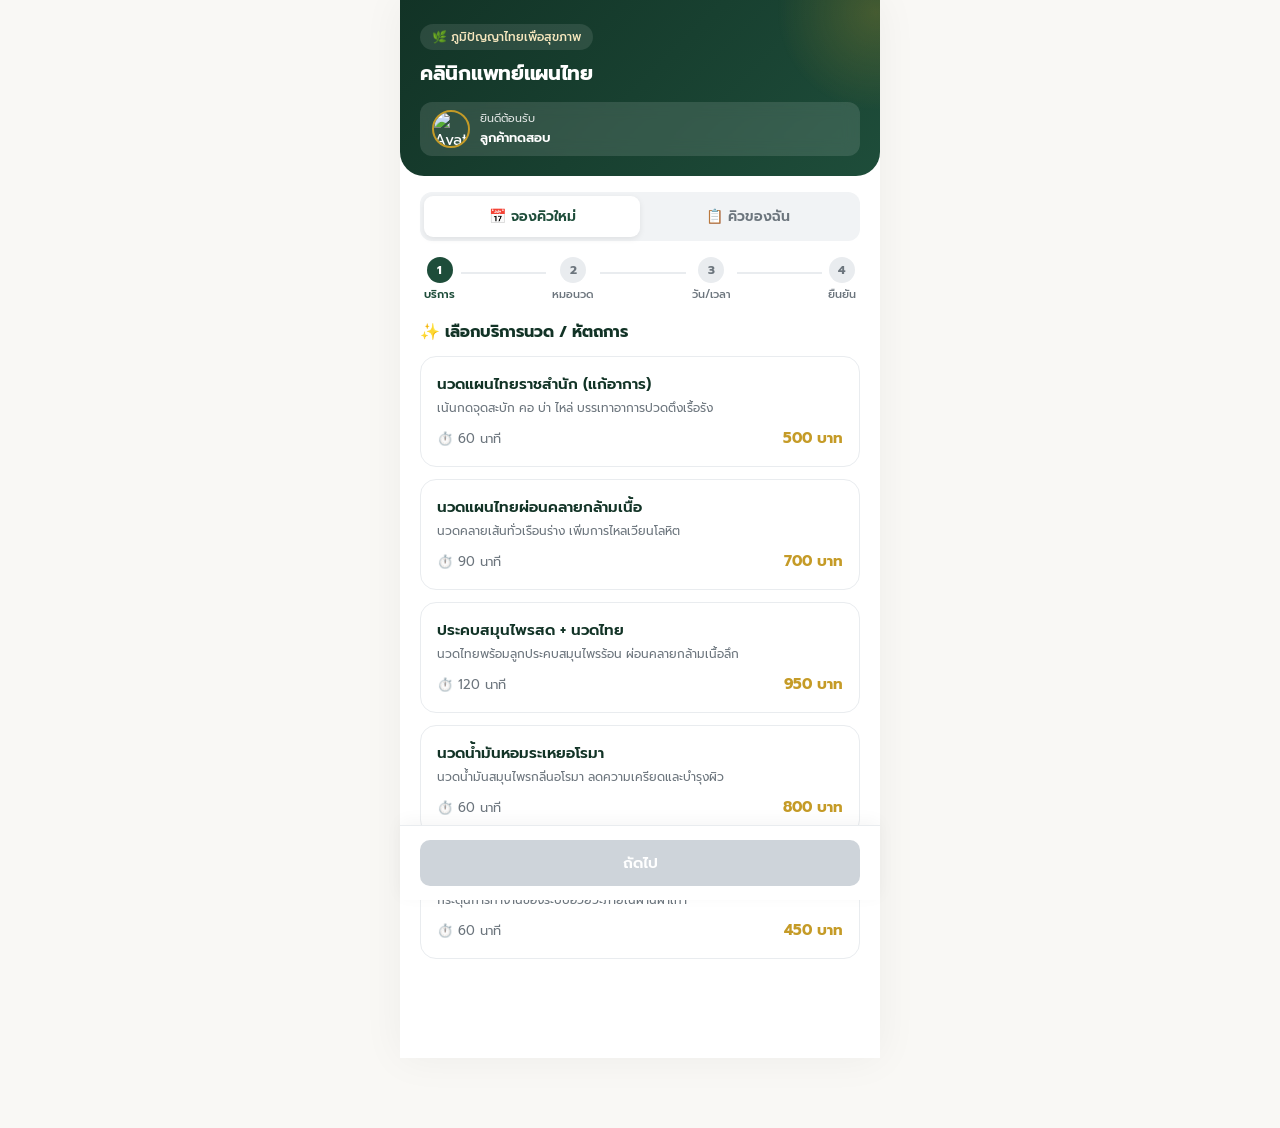
==== index.html @ 906a6034 "Add files via upload" ====
<!DOCTYPE html>
<html lang="th">
<head>
  <meta charset="UTF-8">
  <meta name="viewport" content="width=device-width, initial-scale=1.0, maximum-scale=1.0, user-scalable=no">
  <title>จองคิวนวดแผนไทย & นัดหมายออนไลน์</title>
  <link rel="stylesheet" href="style.css">
  <!-- LINE LIFF SDK -->
  <script charset="utf-8" src="https://static.line-scdn.net/liff/edge/2/sdk.js"></script>
</head>
<body>

  <div class="app-container">
    <!-- Hero Header -->
    <header class="hero-header">
      <div class="brand-badge">🌿 ภูมิปัญญาไทยเพื่อสุขภาพ</div>
      <h1 class="brand-title" id="shopTitle">คลินิกแพทย์แผนไทย</h1>
      
      <!-- LINE User Info Card -->
      <div class="user-welcome" id="userProfileBox">
        <img src="https://via.placeholder.com/40" alt="Avatar" class="user-avatar" id="userAvatar">
        <div class="user-info-text">
          <div style="font-size: 11px; opacity: 0.85;">ยินดีต้อนรับ</div>
          <div class="user-name" id="userName">กำลังโหลดโปรไฟล์...</div>
        </div>
      </div>
    </header>

    <!-- Main Navigation Tabs -->
    <div class="tab-navigation">
      <button class="tab-btn active" id="tabBooking" onclick="switchMainTab('booking')">📅 จองคิวใหม่</button>
      <button class="tab-btn" id="tabHistory" onclick="switchMainTab('history')">📋 คิวของฉัน</button>
    </div>

    <!-- VIEW 1: BOOKING FLOW -->
    <div id="bookingFlowContainer">
      <!-- Step Indicator -->
      <div class="step-progress">
        <div class="step-item active" id="stepIndicator1">
          <div class="step-circle">1</div>
          <span>บริการ</span>
        </div>
        <div class="step-line"></div>
        <div class="step-item" id="stepIndicator2">
          <div class="step-circle">2</div>
          <span>หมอนวด</span>
        </div>
        <div class="step-line"></div>
        <div class="step-item" id="stepIndicator3">
          <div class="step-circle">3</div>
          <span>วัน/เวลา</span>
        </div>
        <div class="step-line"></div>
        <div class="step-item" id="stepIndicator4">
          <div class="step-circle">4</div>
          <span>ยืนยัน</span>
        </div>
      </div>

      <!-- Step 1: Select Service -->
      <div class="view-content" id="step1View">
        <h2 class="section-title">✨ เลือกบริการนวด / หัตถการ</h2>
        <div class="services-list" id="servicesList">
          <div style="text-align: center; padding: 30px; color: var(--text-muted);">กำลังโหลดรายการบริการ...</div>
        </div>
      </div>

      <!-- Step 2: Select Doctor -->
      <div class="view-content" id="step2View" style="display: none;">
        <h2 class="section-title">💆‍♂️ เลือกหมอนวดผู้เชี่ยวชาญ</h2>
        <p style="font-size: 12px; color: var(--text-muted); margin-bottom: 12px;">
          สามารถเลือกหมอที่คุณชื่นชอบ หรือเลือก "ใครก็ได้" เพื่อให้ระบบเลือกหมอที่ว่างให้ครับ
        </p>
        <div class="doctors-grid" id="doctorsGrid"></div>
      </div>

      <!-- Step 3: Select Date & Time Slot -->
      <div class="view-content" id="step3View" style="display: none;">
        <h2 class="section-title">📅 เลือกวันและรอบเวลา</h2>
        <div class="date-selector-wrapper">
          <label class="form-label">วันที่ต้องการนัดหมาย:</label>
          <input type="date" class="input-date" id="bookingDateInput" onchange="onDateChanged()">
        </div>
        <h3 class="section-title" style="font-size: 14px; margin-top: 14px;">⏰ รอบเวลาที่ว่างจริง:</h3>
        <div class="slots-grid" id="slotsGrid">
          <div style="grid-column: span 3; text-align: center; padding: 20px; font-size: 13px; color: var(--text-muted);">
            กรุณาเลือกวันที่ด้านบน
          </div>
        </div>
      </div>

      <!-- Step 4: Customer Details & Confirmation -->
      <div class="view-content" id="step4View" style="display: none;">
        <h2 class="section-title">📝 ตรวจสอบและยืนยันนัดหมาย</h2>
        
        <div class="summary-card">
          <div class="summary-row">
            <span class="summary-label">บริการ:</span>
            <span class="summary-val" id="summaryService">-</span>
          </div>
          <div class="summary-row">
            <span class="summary-label">หมอนวด:</span>
            <span class="summary-val" id="summaryDoctor">-</span>
          </div>
          <div class="summary-row">
            <span class="summary-label">วันที่:</span>
            <span class="summary-val" id="summaryDate">-</span>
          </div>
          <div class="summary-row">
            <span class="summary-label">เวลา:</span>
            <span class="summary-val" id="summaryTime">-</span>
          </div>
          <div class="summary-row">
            <span class="summary-label">ราคา:</span>
            <span class="summary-val" id="summaryPrice" style="color: var(--gold); font-size: 16px;">-</span>
          </div>
        </div>

        <div class="form-group">
          <label class="form-label">ชื่อ - นามสกุล ผู้รับบริการ *</label>
          <input type="text" class="form-input" id="custNameInput" placeholder="เช่น สมชาย ใจดี">
        </div>

        <div class="form-group">
          <label class="form-label">เบอร์โทรศัพท์ติดต่อ *</label>
          <input type="tel" class="form-input" id="custPhoneInput" placeholder="08xxxxxxxx" maxlength="10">
        </div>

        <div class="form-group">
          <label class="form-label">อาการเบื้องต้น / บริเวณที่ต้องการเน้น (ถ้ามี)</label>
          <input type="text" class="form-input" id="custNotesInput" placeholder="เช่น เน้นบ่าไหล่ตึง, ไม่เอาคอ">
        </div>
      </div>

      <!-- Bottom Navigation Buttons -->
      <div class="bottom-bar" id="bottomActionBar">
        <button class="btn btn-secondary" id="btnBack" onclick="prevStep()" style="display: none;">ย้อนกลับ</button>
        <button class="btn btn-primary" id="btnNext" onclick="nextStep()" disabled>ถัดไป</button>
      </div>
    </div>

    <!-- VIEW 2: MY BOOKINGS (HISTORY) -->
    <div class="view-content" id="historyViewContainer" style="display: none; padding-top: 16px;">
      <h2 class="section-title">📋 รายการนัดหมายของคุณ</h2>
      <div id="myBookingsList">
        <div style="text-align: center; padding: 40px; color: var(--text-muted);">
          กำลังโหลดประวัติการจอง...
        </div>
      </div>
    </div>

    <!-- Success Modal -->
    <div class="loading-overlay" id="successModal">
      <div style="background: #ffffff; padding: 24px; border-radius: 20px; width: 85%; max-width: 340px; text-align: center; box-shadow: var(--shadow-md);">
        <div style="font-size: 48px; margin-bottom: 12px;">🎉</div>
        <h3 style="color: var(--primary-dark); font-size: 18px; margin-bottom: 8px;">จองคิวสำเร็จแล้ว!</h3>
        <p style="font-size: 13px; color: var(--text-muted); margin-bottom: 16px;">
          รหัสจอง: <b id="successBookingId" style="color: var(--primary);">-</b><br>
          ระบบได้ส่งใบยืนยัน (Flex Message) เข้า LINE ของคุณเรียบร้อยแล้ว
        </p>
        <button class="btn btn-primary" style="width: 100%;" onclick="closeSuccessAndGoHistory()">ดูคิวของฉัน</button>
      </div>
    </div>

    <!-- Loading Overlay -->
    <div class="loading-overlay" id="loadingOverlay">
      <div class="spinner"></div>
      <div style="font-size: 14px; font-weight: 500; color: var(--primary);" id="loadingText">กำลังประมวลผล...</div>
    </div>

  </div>

  <!-- Scripts -->
  <script src="config.js"></script>
  <script src="app.js"></script>
</body>
</html>
---- style.css ----
@import url('https://fonts.googleapis.com/css2?family=Prompt:ital,wght@0,300;0,400;0,500;0,600;0,700;1,400&display=swap');

:root {
  --primary: #1e4d3a;
  --primary-dark: #123326;
  --primary-light: #2d6a4f;
  --primary-soft: #e8f3ee;
  --gold: #c59b27;
  --gold-light: #f7e7be;
  --accent: #b07d10;
  --bg-page: #f9f8f5;
  --bg-card: #ffffff;
  --text-main: #2b2d42;
  --text-muted: #6c757d;
  --border: #e9ecef;
  --shadow-sm: 0 2px 8px rgba(30, 77, 58, 0.06);
  --shadow-md: 0 8px 24px rgba(30, 77, 58, 0.12);
  --radius: 16px;
  --radius-sm: 10px;
}

* {
  box-sizing: border-box;
  margin: 0;
  padding: 0;
  -webkit-tap-highlight-color: transparent;
}

body {
  font-family: 'Prompt', sans-serif;
  background-color: var(--bg-page);
  color: var(--text-main);
  line-height: 1.5;
  min-height: 100vh;
  display: flex;
  justify-content: center;
  padding-bottom: 70px;
}

.app-container {
  width: 100%;
  max-width: 480px;
  min-height: 100vh;
  background: #ffffff;
  display: flex;
  flex-direction: column;
  position: relative;
  box-shadow: 0 0 40px rgba(0, 0, 0, 0.05);
}

/* Header Banner */
.hero-header {
  background: linear-gradient(135deg, var(--primary-dark) 0%, var(--primary) 100%);
  color: #ffffff;
  padding: 24px 20px 20px;
  border-bottom-left-radius: 24px;
  border-bottom-right-radius: 24px;
  position: relative;
  overflow: hidden;
}

.hero-header::after {
  content: "";
  position: absolute;
  top: -50%;
  right: -20%;
  width: 200px;
  height: 200px;
  background: radial-gradient(circle, rgba(197, 155, 39, 0.25) 0%, transparent 70%);
  border-radius: 50%;
}

.brand-badge {
  display: inline-flex;
  align-items: center;
  gap: 6px;
  font-size: 12px;
  font-weight: 500;
  color: var(--gold-light);
  background: rgba(255, 255, 255, 0.1);
  padding: 4px 12px;
  border-radius: 20px;
  margin-bottom: 8px;
}

.brand-title {
  font-size: 20px;
  font-weight: 700;
  letter-spacing: -0.3px;
}

.user-welcome {
  display: flex;
  align-items: center;
  gap: 10px;
  margin-top: 14px;
  background: rgba(255, 255, 255, 0.12);
  backdrop-filter: blur(8px);
  padding: 8px 12px;
  border-radius: 12px;
}

.user-avatar {
  width: 38px;
  height: 38px;
  border-radius: 50%;
  border: 2px solid var(--gold);
  object-fit: cover;
}

.user-info-text {
  font-size: 13px;
}

.user-name {
  font-weight: 600;
  color: #ffffff;
}

/* Navigation Tabs */
.tab-navigation {
  display: flex;
  background: #f1f3f5;
  border-radius: 12px;
  margin: 16px 20px 0;
  padding: 4px;
}

.tab-btn {
  flex: 1;
  padding: 10px;
  border: none;
  background: transparent;
  font-family: inherit;
  font-size: 14px;
  font-weight: 600;
  color: var(--text-muted);
  border-radius: 9px;
  cursor: pointer;
  transition: all 0.2s ease;
}

.tab-btn.active {
  background: #ffffff;
  color: var(--primary);
  box-shadow: 0 2px 6px rgba(0, 0, 0, 0.08);
}

/* Wizard Steps Indicator */
.step-progress {
  display: flex;
  align-items: center;
  justify-content: space-between;
  padding: 16px 24px;
}

.step-item {
  display: flex;
  flex-direction: column;
  align-items: center;
  font-size: 11px;
  color: var(--text-muted);
  font-weight: 500;
  gap: 4px;
}

.step-item.active {
  color: var(--primary);
  font-weight: 600;
}

.step-circle {
  width: 26px;
  height: 26px;
  border-radius: 50%;
  background: #e9ecef;
  color: var(--text-muted);
  display: flex;
  align-items: center;
  justify-content: center;
  font-size: 12px;
  font-weight: 700;
  transition: all 0.3s ease;
}

.step-item.active .step-circle {
  background: var(--primary);
  color: #ffffff;
}

.step-line {
  flex: 1;
  height: 2px;
  background: #e9ecef;
  margin: -14px 6px 0;
}

/* Main Content Views */
.view-content {
  padding: 0 20px 24px;
  flex: 1;
}

.section-title {
  font-size: 16px;
  font-weight: 700;
  color: var(--primary-dark);
  margin-bottom: 12px;
  display: flex;
  align-items: center;
  gap: 6px;
}

/* Service Cards */
.services-list {
  display: flex;
  flex-direction: column;
  gap: 12px;
}

.service-card {
  border: 1.5px solid var(--border);
  border-radius: var(--radius);
  padding: 16px;
  cursor: pointer;
  transition: all 0.25s cubic-bezier(0.4, 0, 0.2, 1);
  background: #ffffff;
  position: relative;
}

.service-card:hover {
  border-color: var(--primary-light);
  transform: translateY(-2px);
}

.service-card.selected {
  border-color: var(--primary);
  background: var(--primary-soft);
  box-shadow: 0 4px 14px rgba(45, 106, 79, 0.15);
}

.service-card.selected::before {
  content: "✓";
  position: absolute;
  top: 14px;
  right: 14px;
  width: 22px;
  height: 22px;
  background: var(--primary);
  color: #ffffff;
  border-radius: 50%;
  display: flex;
  align-items: center;
  justify-content: center;
  font-size: 12px;
  font-weight: 700;
}

.service-name {
  font-size: 15px;
  font-weight: 600;
  color: var(--primary-dark);
  margin-bottom: 4px;
  padding-right: 28px;
}

.service-desc {
  font-size: 12px;
  color: var(--text-muted);
  margin-bottom: 10px;
}

.service-meta {
  display: flex;
  justify-content: space-between;
  align-items: center;
  font-size: 13px;
}

.service-duration {
  color: var(--text-muted);
  display: flex;
  align-items: center;
  gap: 4px;
}

.service-price {
  font-weight: 700;
  color: var(--gold);
  font-size: 15px;
}

/* Doctor Selection Cards */
.doctors-grid {
  display: grid;
  grid-template-columns: repeat(2, 1fr);
  gap: 12px;
}

.doctor-card {
  border: 1.5px solid var(--border);
  border-radius: var(--radius);
  padding: 14px 10px;
  text-align: center;
  cursor: pointer;
  transition: all 0.2s ease;
  background: #ffffff;
}

.doctor-card:hover {
  border-color: var(--primary-light);
}

.doctor-card.selected {
  border-color: var(--primary);
  background: var(--primary-soft);
  box-shadow: 0 4px 12px rgba(45, 106, 79, 0.12);
}

.doctor-avatar-circle {
  width: 48px;
  height: 48px;
  border-radius: 50%;
  background: #f1f3f5;
  color: var(--primary);
  display: flex;
  align-items: center;
  justify-content: center;
  font-size: 20px;
  margin: 0 auto 8px;
  border: 2px solid transparent;
}

.doctor-card.selected .doctor-avatar-circle {
  border-color: var(--primary);
  background: #ffffff;
}

.doctor-name-display {
  font-size: 13px;
  font-weight: 600;
  color: var(--primary-dark);
}

.doctor-subtext {
  font-size: 11px;
  color: var(--text-muted);
}

/* Date and Time Slots */
.date-selector-wrapper {
  margin-bottom: 16px;
}

.input-date {
  width: 100%;
  padding: 12px 14px;
  border-radius: var(--radius-sm);
  border: 1.5px solid var(--border);
  font-family: inherit;
  font-size: 15px;
  font-weight: 500;
  outline: none;
  background: #ffffff;
}

.input-date:focus {
  border-color: var(--primary);
}

.slots-grid {
  display: grid;
  grid-template-columns: repeat(3, 1fr);
  gap: 8px;
  max-height: 260px;
  overflow-y: auto;
  padding: 2px;
}

.slot-item {
  border: 1.5px solid var(--border);
  border-radius: var(--radius-sm);
  padding: 10px 4px;
  text-align: center;
  cursor: pointer;
  transition: all 0.2s;
  background: #ffffff;
}

.slot-item:hover {
  border-color: var(--primary-light);
}

.slot-item.selected {
  border-color: var(--gold);
  background: #fff8e7;
  color: var(--accent);
  font-weight: 700;
}

.slot-time {
  font-size: 14px;
  font-weight: 600;
}

.slot-doc-count {
  font-size: 10px;
  color: var(--text-muted);
}

/* Customer Input Form */
.form-group {
  margin-bottom: 14px;
}

.form-label {
  display: block;
  font-size: 13px;
  font-weight: 600;
  margin-bottom: 6px;
  color: var(--text-main);
}

.form-input {
  width: 100%;
  padding: 12px 14px;
  border-radius: var(--radius-sm);
  border: 1.5px solid var(--border);
  font-family: inherit;
  font-size: 14px;
  outline: none;
}

.form-input:focus {
  border-color: var(--primary);
}

/* Booking Summary Card */
.summary-card {
  background: #fdfaf3;
  border: 1px dashed var(--gold);
  border-radius: var(--radius);
  padding: 16px;
  margin-bottom: 16px;
}

.summary-row {
  display: flex;
  justify-content: space-between;
  margin-bottom: 8px;
  font-size: 13px;
}

.summary-label {
  color: var(--text-muted);
}

.summary-val {
  font-weight: 600;
  color: var(--primary-dark);
}

/* Bottom Action Bar */
.bottom-bar {
  position: sticky;
  bottom: 0;
  background: #ffffff;
  padding: 14px 20px;
  border-top: 1px solid var(--border);
  display: flex;
  gap: 10px;
  box-shadow: 0 -4px 16px rgba(0, 0, 0, 0.04);
}

.btn {
  padding: 12px 20px;
  border-radius: var(--radius-sm);
  border: none;
  font-family: inherit;
  font-size: 15px;
  font-weight: 600;
  cursor: pointer;
  transition: all 0.2s ease;
  display: flex;
  align-items: center;
  justify-content: center;
  gap: 8px;
}

.btn-secondary {
  background: #f1f3f5;
  color: var(--text-main);
}

.btn-primary {
  flex: 1;
  background: linear-gradient(135deg, var(--primary) 0%, var(--primary-dark) 100%);
  color: #ffffff;
  box-shadow: 0 4px 12px rgba(30, 77, 58, 0.25);
}

.btn-primary:active {
  transform: scale(0.98);
}

.btn-primary:disabled {
  background: #ced4da;
  box-shadow: none;
  cursor: not-allowed;
}

/* My Bookings List */
.my-booking-card {
  border: 1px solid var(--border);
  border-radius: var(--radius);
  padding: 16px;
  margin-bottom: 12px;
  background: #ffffff;
  box-shadow: var(--shadow-sm);
}

.badge {
  display: inline-block;
  padding: 4px 8px;
  border-radius: 6px;
  font-size: 11px;
  font-weight: 600;
}

.badge-confirmed {
  background: #e6f4ea;
  color: #137333;
}

.badge-cancelled {
  background: #fce8e6;
  color: #c5221f;
}

/* Loading & Modal */
.loading-overlay {
  position: fixed;
  top: 0;
  left: 0;
  right: 0;
  bottom: 0;
  background: rgba(255, 255, 255, 0.85);
  backdrop-filter: blur(4px);
  display: none;
  flex-direction: column;
  align-items: center;
  justify-content: center;
  z-index: 1000;
}

.spinner {
  width: 44px;
  height: 44px;
  border: 4px solid #e9ecef;
  border-top-color: var(--primary);
  border-radius: 50%;
  animation: spin 0.8s linear infinite;
  margin-bottom: 12px;
}

@keyframes spin {
  to { transform: rotate(360deg); }
}
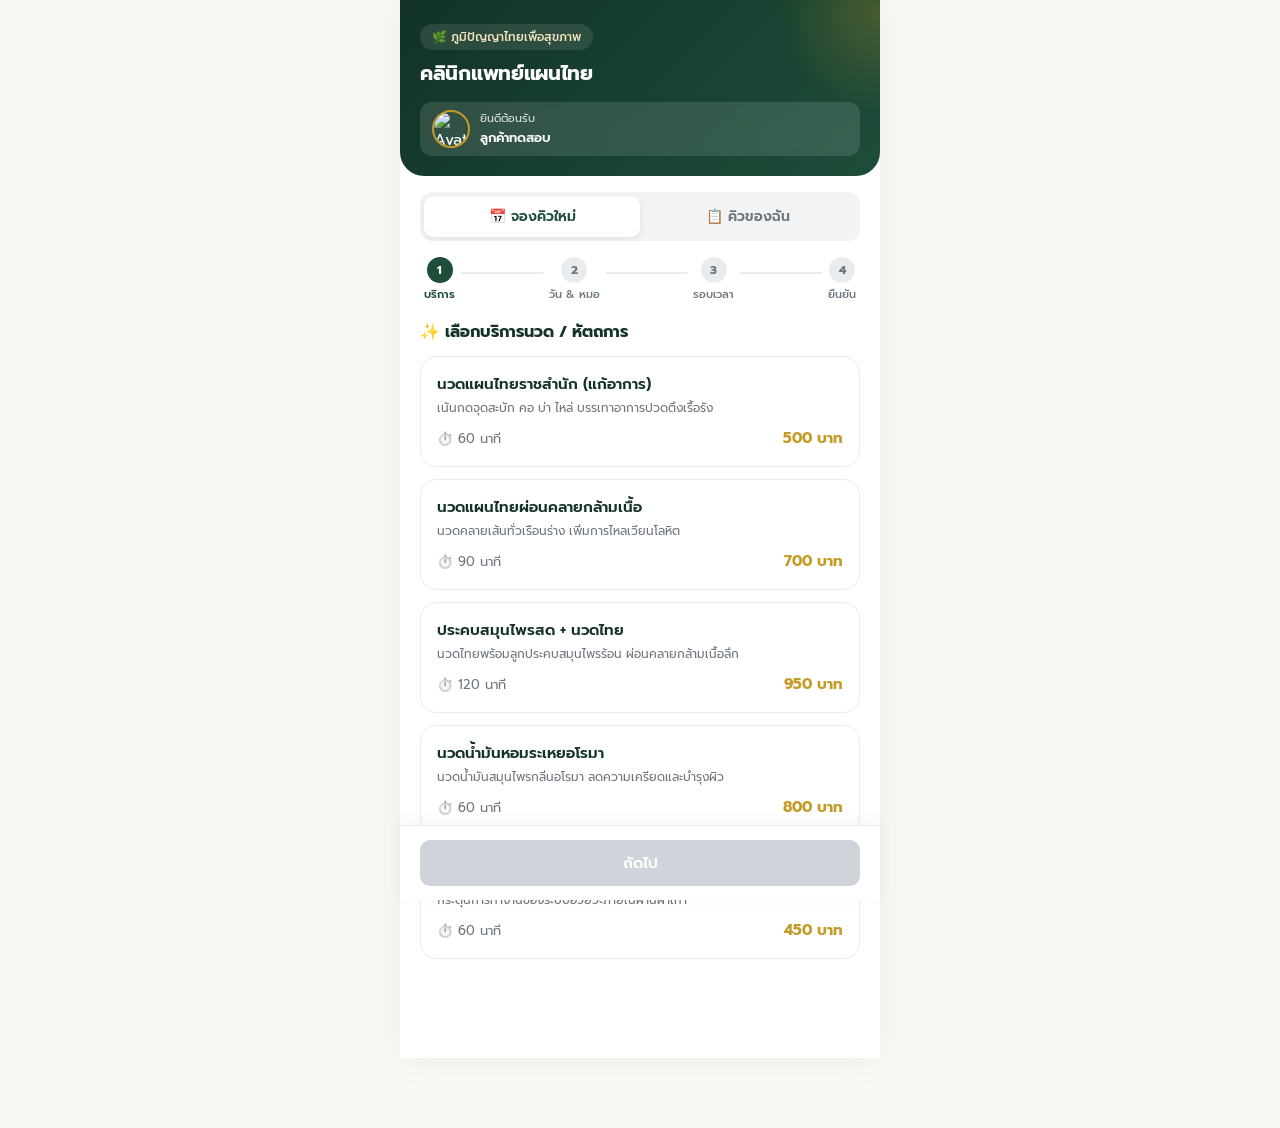
==== commit f790213c: "Add files via upload" ====
--- a/index.html
+++ b/index.html
@@ -43,12 +43,12 @@
         <div class="step-line"></div>
         <div class="step-item" id="stepIndicator2">
           <div class="step-circle">2</div>
-          <span>หมอนวด</span>
+          <span>วัน & หมอ</span>
         </div>
         <div class="step-line"></div>
         <div class="step-item" id="stepIndicator3">
           <div class="step-circle">3</div>
-          <span>วัน/เวลา</span>
+          <span>รอบเวลา</span>
         </div>
         <div class="step-line"></div>
         <div class="step-item" id="stepIndicator4">
@@ -65,26 +65,36 @@
         </div>
       </div>
 
-      <!-- Step 2: Select Doctor -->
+      <!-- Step 2: Select Date & Doctor (เลือกวัน และดูหมอที่เข้าเวรในวันนั้น) -->
       <div class="view-content" id="step2View" style="display: none;">
-        <h2 class="section-title">💆‍♂️ เลือกหมอนวดผู้เชี่ยวชาญ</h2>
-        <p style="font-size: 12px; color: var(--text-muted); margin-bottom: 12px;">
-          สามารถเลือกหมอที่คุณชื่นชอบ หรือเลือก "ใครก็ได้" เพื่อให้ระบบเลือกหมอที่ว่างให้ครับ
-        </p>
-        <div class="doctors-grid" id="doctorsGrid"></div>
+        <h2 class="section-title">📅 1. เลือกวันที่ต้องการนัดหมาย</h2>
+        <div class="date-selector-wrapper">
+          <label class="form-label">วันที่นัดหมาย:</label>
+          <input type="date" class="input-date" id="bookingDateInput" onchange="onDateChanged()">
+          <div id="dateDisplayLabel" style="margin-top: 8px; font-size: 13px; color: var(--primary); font-weight: 600;"></div>
+        </div>
+
+        <div style="margin-top: 22px;">
+          <div style="display: flex; justify-content: space-between; align-items: center; margin-bottom: 6px;">
+            <h2 class="section-title" style="margin: 0;">💆‍♂️ 2. หมอนวดที่เข้าเวรในวันนี้</h2>
+            <span id="onDutyCountBadge" style="font-size: 12px; background: #e0f2fe; color: #0284c7; padding: 2px 10px; border-radius: 12px; font-weight: 600;"></span>
+          </div>
+          <p style="font-size: 12px; color: var(--text-muted); margin-bottom: 12px;">
+            ระบบแสดงเฉพาะหมอที่เข้าเวรในวันที่คุณเลือก และมีทักษะในบริการนี้ หรือเลือก "ใครก็ได้" เพื่อให้ระบบจัดสรรหมอที่ว่างให้ครับ
+          </p>
+          <div class="doctors-grid" id="doctorsGrid"></div>
+        </div>
       </div>
 
-      <!-- Step 3: Select Date & Time Slot -->
+      <!-- Step 3: Select Time Slot (เลือกรอบเวลาว่าง) -->
       <div class="view-content" id="step3View" style="display: none;">
-        <h2 class="section-title">📅 เลือกวันและรอบเวลา</h2>
-        <div class="date-selector-wrapper">
-          <label class="form-label">วันที่ต้องการนัดหมาย:</label>
-          <input type="date" class="input-date" id="bookingDateInput" onchange="onDateChanged()">
+        <h2 class="section-title">⏰ เลือกรอบเวลาที่ว่างจริง</h2>
+        <div id="slotStepSubtext" style="font-size: 13px; color: var(--text-muted); margin-bottom: 14px; background: #f8fafc; padding: 10px 14px; border-radius: 8px; border: 1px solid var(--border-color);">
+          กำลังโหลดรอบเวลา...
         </div>
-        <h3 class="section-title" style="font-size: 14px; margin-top: 14px;">⏰ รอบเวลาที่ว่างจริง:</h3>
         <div class="slots-grid" id="slotsGrid">
           <div style="grid-column: span 3; text-align: center; padding: 20px; font-size: 13px; color: var(--text-muted);">
-            กรุณาเลือกวันที่ด้านบน
+            กำลังโหลดรอบเวลาว่าง...
           </div>
         </div>
       </div>
@@ -119,6 +129,11 @@
         <div class="form-group">
           <label class="form-label">ชื่อ - นามสกุล ผู้รับบริการ *</label>
           <input type="text" class="form-input" id="custNameInput" placeholder="เช่น สมชาย ใจดี">
+        </div>
+
+        <div class="form-group">
+          <label class="form-label">เลขประจำตัวประชาชน (13 หลัก) *</label>
+          <input type="tel" class="form-input" id="custIdCardInput" placeholder="เลขบัตรประชาชน 13 หลัก" maxlength="13" inputmode="numeric">
         </div>
 
         <div class="form-group">
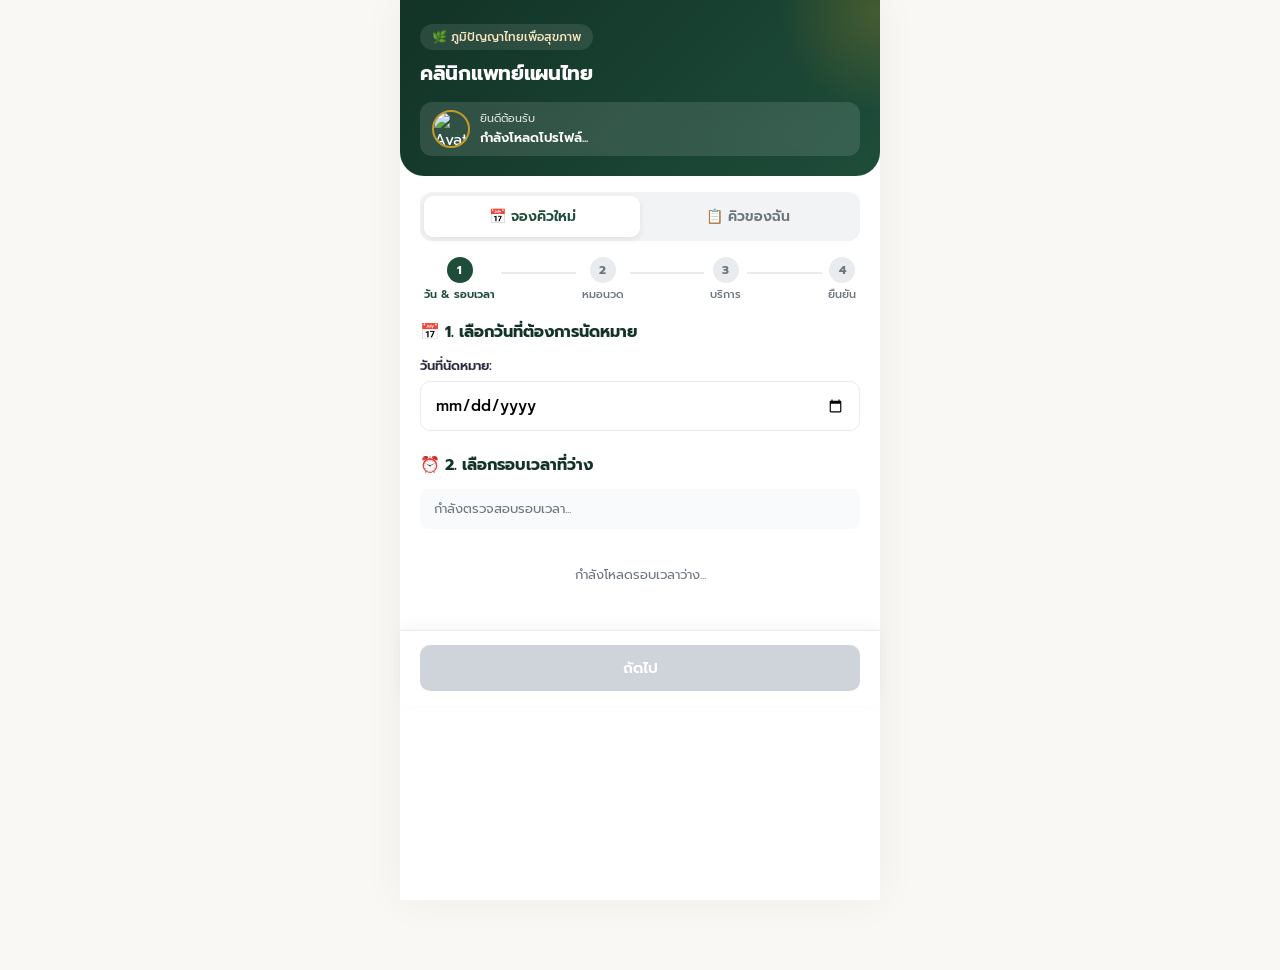
==== commit 7ff39741: "Add files via upload" ====
--- a/index.html
+++ b/index.html
@@ -1,4 +1,4 @@
-<!DOCTYPE html>
+﻿<!DOCTYPE html>
 <html lang="th">
 <head>
   <meta charset="UTF-8">
@@ -38,17 +38,17 @@
       <div class="step-progress">
         <div class="step-item active" id="stepIndicator1">
           <div class="step-circle">1</div>
-          <span>บริการ</span>
+          <span>วัน & รอบเวลา</span>
         </div>
         <div class="step-line"></div>
         <div class="step-item" id="stepIndicator2">
           <div class="step-circle">2</div>
-          <span>วัน & หมอ</span>
+          <span>หมอนวด</span>
         </div>
         <div class="step-line"></div>
         <div class="step-item" id="stepIndicator3">
           <div class="step-circle">3</div>
-          <span>รอบเวลา</span>
+          <span>บริการ</span>
         </div>
         <div class="step-line"></div>
         <div class="step-item" id="stepIndicator4">
@@ -57,16 +57,8 @@
         </div>
       </div>
 
-      <!-- Step 1: Select Service -->
+      <!-- Step 1: Select Date & Time Slot (เลือกวัน และ รอบเวลา) -->
       <div class="view-content" id="step1View">
-        <h2 class="section-title">✨ เลือกบริการนวด / หัตถการ</h2>
-        <div class="services-list" id="servicesList">
-          <div style="text-align: center; padding: 30px; color: var(--text-muted);">กำลังโหลดรายการบริการ...</div>
-        </div>
-      </div>
-
-      <!-- Step 2: Select Date & Doctor (เลือกวัน และดูหมอที่เข้าเวรในวันนั้น) -->
-      <div class="view-content" id="step2View" style="display: none;">
         <h2 class="section-title">📅 1. เลือกวันที่ต้องการนัดหมาย</h2>
         <div class="date-selector-wrapper">
           <label class="form-label">วันที่นัดหมาย:</label>
@@ -75,27 +67,38 @@
         </div>
 
         <div style="margin-top: 22px;">
-          <div style="display: flex; justify-content: space-between; align-items: center; margin-bottom: 6px;">
-            <h2 class="section-title" style="margin: 0;">💆‍♂️ 2. หมอนวดที่เข้าเวรในวันนี้</h2>
-            <span id="onDutyCountBadge" style="font-size: 12px; background: #e0f2fe; color: #0284c7; padding: 2px 10px; border-radius: 12px; font-weight: 600;"></span>
+          <h2 class="section-title">⏰ 2. เลือกรอบเวลาที่ว่าง</h2>
+          <div id="slotStepSubtext" style="font-size: 13px; color: var(--text-muted); margin-bottom: 14px; background: #f8fafc; padding: 10px 14px; border-radius: 8px; border: 1px solid var(--border-color);">
+            กำลังตรวจสอบรอบเวลา...
           </div>
-          <p style="font-size: 12px; color: var(--text-muted); margin-bottom: 12px;">
-            ระบบแสดงเฉพาะหมอที่เข้าเวรในวันที่คุณเลือก และมีทักษะในบริการนี้ หรือเลือก "ใครก็ได้" เพื่อให้ระบบจัดสรรหมอที่ว่างให้ครับ
-          </p>
-          <div class="doctors-grid" id="doctorsGrid"></div>
+          <div class="slots-grid" id="slotsGrid">
+            <div style="grid-column: span 3; text-align: center; padding: 20px; font-size: 13px; color: var(--text-muted);">
+              กำลังโหลดรอบเวลาว่าง...
+            </div>
+          </div>
         </div>
       </div>
 
-      <!-- Step 3: Select Time Slot (เลือกรอบเวลาว่าง) -->
+      <!-- Step 2: Select Doctor (เลือกหมอนวด) -->
+      <div class="view-content" id="step2View" style="display: none;">
+        <div style="display: flex; justify-content: space-between; align-items: center; margin-bottom: 6px;">
+          <h2 class="section-title" style="margin: 0;">💆‍♂️ เลือกหมอนวดในรอบเวลาที่เลือก</h2>
+          <span id="onDutyCountBadge" style="font-size: 12px; background: #e0f2fe; color: #0284c7; padding: 2px 10px; border-radius: 12px; font-weight: 600;"></span>
+        </div>
+        <div id="doctorStepSubtext" style="font-size: 13px; color: var(--text-muted); margin-bottom: 14px; background: #f8fafc; padding: 10px 14px; border-radius: 8px; border: 1px solid var(--border-color);">
+          กำลังโหลดหมอนวด...
+        </div>
+        <div class="doctors-grid" id="doctorsGrid"></div>
+      </div>
+
+      <!-- Step 3: Select Service (เลือกบริการ) -->
       <div class="view-content" id="step3View" style="display: none;">
-        <h2 class="section-title">⏰ เลือกรอบเวลาที่ว่างจริง</h2>
-        <div id="slotStepSubtext" style="font-size: 13px; color: var(--text-muted); margin-bottom: 14px; background: #f8fafc; padding: 10px 14px; border-radius: 8px; border: 1px solid var(--border-color);">
-          กำลังโหลดรอบเวลา...
+        <h2 class="section-title">✨ เลือกบริการนวด / หัตถการ</h2>
+        <div id="serviceStepSubtext" style="font-size: 13px; color: var(--text-muted); margin-bottom: 14px; background: #f8fafc; padding: 10px 14px; border-radius: 8px; border: 1px solid var(--border-color);">
+          เลือกบริการที่ต้องการ
         </div>
-        <div class="slots-grid" id="slotsGrid">
-          <div style="grid-column: span 3; text-align: center; padding: 20px; font-size: 13px; color: var(--text-muted);">
-            กำลังโหลดรอบเวลาว่าง...
-          </div>
+        <div class="services-list" id="servicesList">
+          <div style="text-align: center; padding: 30px; color: var(--text-muted);">กำลังโหลดรายการบริการ...</div>
         </div>
       </div>
 
--- a/style.css
+++ b/style.css
@@ -347,6 +347,43 @@
   color: var(--text-muted);
 }
 
+.doctor-card.disabled {
+  background: #f8fafc;
+  border-color: #e2e8f0;
+  opacity: 0.65;
+  cursor: not-allowed;
+  filter: grayscale(0.4);
+}
+
+.doctor-card.disabled:hover {
+  border-color: #cbd5e1;
+  transform: none;
+}
+
+.doctor-duty-badge {
+  display: inline-block;
+  font-size: 10px;
+  font-weight: 600;
+  padding: 2px 7px;
+  border-radius: 10px;
+  margin-top: 5px;
+}
+
+.doctor-duty-badge.on {
+  background: #dcfce7;
+  color: #15803d;
+}
+
+.doctor-duty-badge.off {
+  background: #fee2e2;
+  color: #b91c1c;
+}
+
+.doctor-duty-badge.noskill {
+  background: #fef3c7;
+  color: #b45309;
+}
+
 /* Date and Time Slots */
 .date-selector-wrapper {
   margin-bottom: 16px;
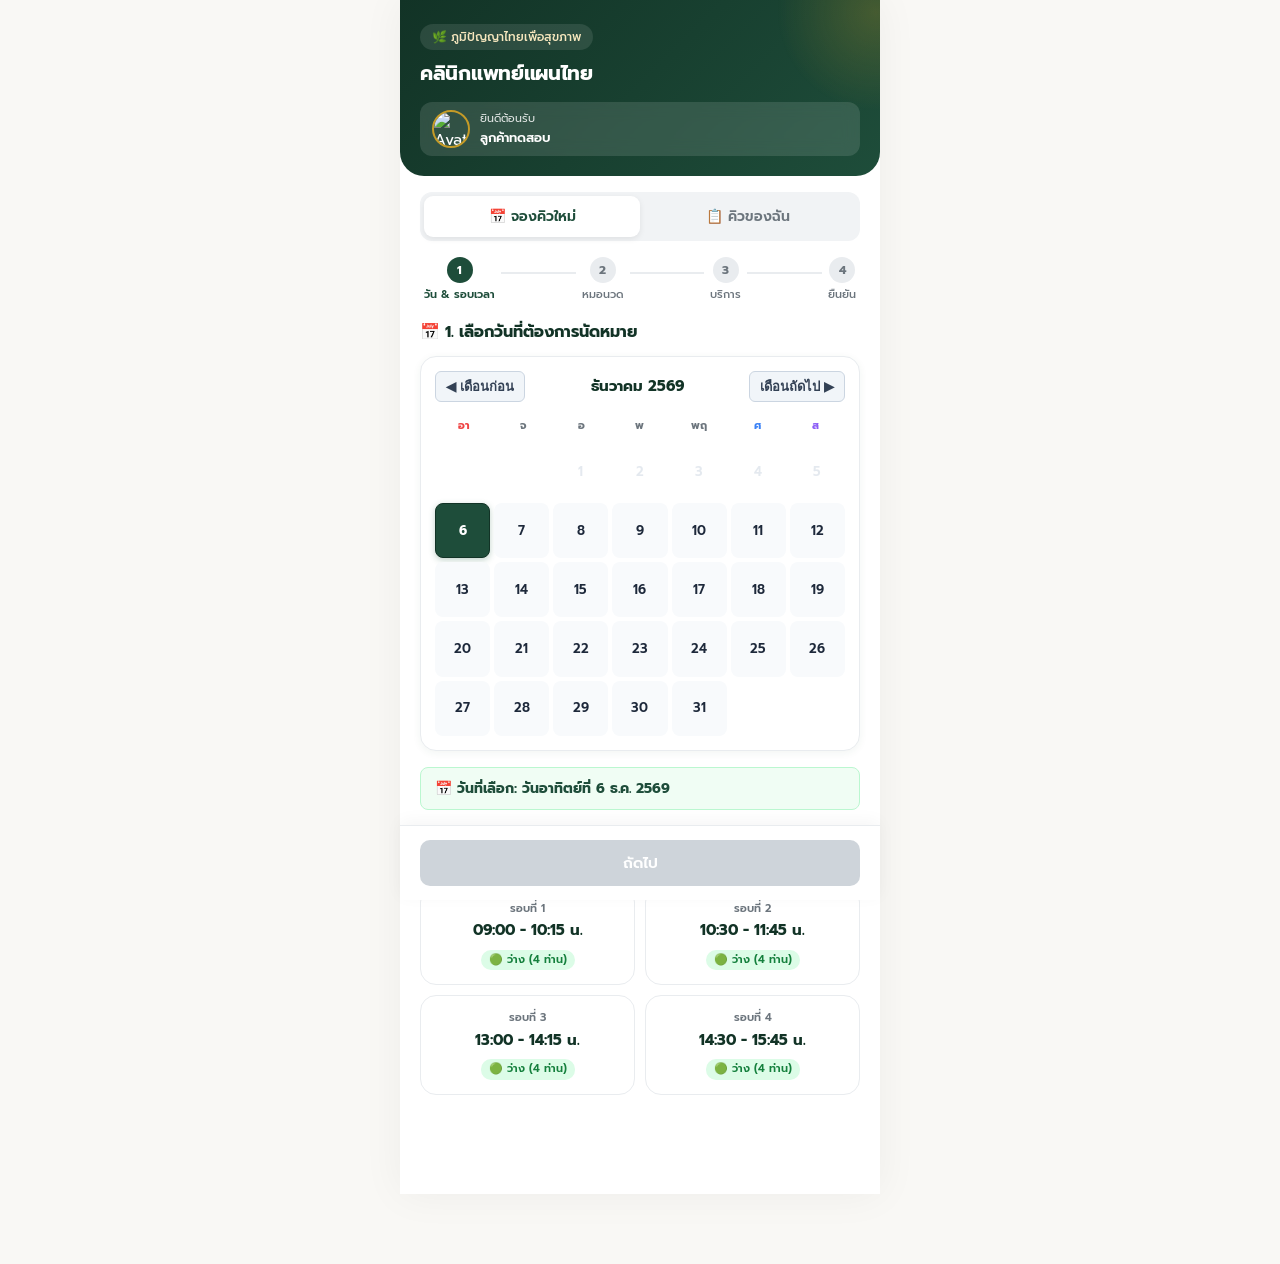
==== commit fee163a3: "Add files via upload" ====
--- a/index.html
+++ b/index.html
@@ -57,24 +57,40 @@
         </div>
       </div>
 
-      <!-- Step 1: Select Date & Time Slot (เลือกวัน และ รอบเวลา) -->
+      <!-- Step 1: Select Date & Time Slot (ปฏิทิน 1-30 วัน และ 4 รอบเวลา) -->
       <div class="view-content" id="step1View">
         <h2 class="section-title">📅 1. เลือกวันที่ต้องการนัดหมาย</h2>
-        <div class="date-selector-wrapper">
-          <label class="form-label">วันที่นัดหมาย:</label>
-          <input type="date" class="input-date" id="bookingDateInput" onchange="onDateChanged()">
-          <div id="dateDisplayLabel" style="margin-top: 8px; font-size: 13px; color: var(--primary); font-weight: 600;"></div>
-        </div>
-
-        <div style="margin-top: 22px;">
-          <h2 class="section-title">⏰ 2. เลือกรอบเวลาที่ว่าง</h2>
-          <div id="slotStepSubtext" style="font-size: 13px; color: var(--text-muted); margin-bottom: 14px; background: #f8fafc; padding: 10px 14px; border-radius: 8px; border: 1px solid var(--border-color);">
-            กำลังตรวจสอบรอบเวลา...
-          </div>
-          <div class="slots-grid" id="slotsGrid">
-            <div style="grid-column: span 3; text-align: center; padding: 20px; font-size: 13px; color: var(--text-muted);">
-              กำลังโหลดรอบเวลาว่าง...
-            </div>
+        
+        <!-- ปฏิทินแสดงวัน 1-30 ให้จิ้มเลือกได้ทันที -->
+        <div class="calendar-widget">
+          <div class="calendar-header">
+            <button type="button" class="calendar-nav-btn" onclick="changeCalMonth(-1)">◀ เดือนก่อน</button>
+            <span class="calendar-month-title" id="calMonthTitle">เดือน พ.ศ.</span>
+            <button type="button" class="calendar-nav-btn" onclick="changeCalMonth(1)">เดือนถัดไป ▶</button>
+          </div>
+          <div class="calendar-weekdays">
+            <div style="color: #ef4444;">อา</div>
+            <div>จ</div>
+            <div>อ</div>
+            <div>พ</div>
+            <div>พฤ</div>
+            <div style="color: #3b82f6;">ศ</div>
+            <div style="color: #8b5cf6;">ส</div>
+          </div>
+          <div class="calendar-days-grid" id="calDaysGrid">
+            <!-- วันที่ 1-30 จะถูกเรนเดอร์ตรงนี้ -->
+          </div>
+        </div>
+
+        <div id="dateDisplayLabel" style="margin-bottom: 16px; font-size: 14px; color: var(--primary); font-weight: 700; background: #f0fdf4; padding: 10px 14px; border-radius: 8px; border: 1px solid #bbf7d0;"></div>
+
+        <div>
+          <h2 class="section-title">⏰ 2. เลือกรอบเวลา (4 รอบประจำวัน)</h2>
+          <p style="font-size: 12px; color: var(--text-muted); margin: -6px 0 12px 0;">
+            คลิกเลือกรอบเวลาเพื่อไปดูหมอนวดที่ว่างในรอบนั้น
+          </p>
+          <div class="fixed-rounds-grid" id="slotsGrid">
+            <!-- 4 รอบเวลาจะถูกเรนเดอร์ตรงนี้ -->
           </div>
         </div>
       </div>
--- a/style.css
+++ b/style.css
@@ -1,4 +1,4 @@
-@import url('https://fonts.googleapis.com/css2?family=Prompt:ital,wght@0,300;0,400;0,500;0,600;0,700;1,400&display=swap');
+﻿@import url('https://fonts.googleapis.com/css2?family=Prompt:ital,wght@0,300;0,400;0,500;0,600;0,700;1,400&display=swap');
 
 :root {
   --primary: #1e4d3a;
@@ -603,3 +603,174 @@
 @keyframes spin {
   to { transform: rotate(360deg); }
 }
+
+
+/* Interactive Mini Calendar Widget */
+.calendar-widget {
+  background: #ffffff;
+  border: 1.5px solid var(--border);
+  border-radius: var(--radius);
+  padding: 14px;
+  margin-bottom: 16px;
+  box-shadow: var(--shadow-sm);
+}
+
+.calendar-header {
+  display: flex;
+  justify-content: space-between;
+  align-items: center;
+  margin-bottom: 12px;
+}
+
+.calendar-month-title {
+  font-size: 15px;
+  font-weight: 700;
+  color: var(--primary-dark);
+}
+
+.calendar-nav-btn {
+  background: #f1f5f9;
+  border: 1px solid #cbd5e1;
+  border-radius: 6px;
+  padding: 4px 10px;
+  font-size: 13px;
+  font-weight: 700;
+  color: #334155;
+  cursor: pointer;
+  transition: all 0.15s;
+}
+
+.calendar-nav-btn:hover {
+  background: #e2e8f0;
+}
+
+.calendar-weekdays {
+  display: grid;
+  grid-template-columns: repeat(7, 1fr);
+  text-align: center;
+  font-size: 11px;
+  font-weight: 700;
+  color: var(--text-muted);
+  margin-bottom: 6px;
+}
+
+.calendar-weekdays div {
+  padding: 4px 0;
+}
+
+.calendar-days-grid {
+  display: grid;
+  grid-template-columns: repeat(7, 1fr);
+  gap: 4px;
+}
+
+.cal-day-cell {
+  aspect-ratio: 1;
+  display: flex;
+  flex-direction: column;
+  align-items: center;
+  justify-content: center;
+  border-radius: 8px;
+  border: 1px solid transparent;
+  font-size: 13px;
+  font-weight: 600;
+  color: #1e293b;
+  cursor: pointer;
+  transition: all 0.15s;
+  background: #f8fafc;
+  user-select: none;
+}
+
+.cal-day-cell:hover:not(.disabled) {
+  border-color: var(--primary);
+  background: #f0fdf4;
+}
+
+.cal-day-cell.selected {
+  background: var(--primary) !important;
+  color: #ffffff !important;
+  border-color: var(--primary-dark) !important;
+  box-shadow: 0 2px 6px rgba(45, 106, 79, 0.3);
+}
+
+.cal-day-cell.today {
+  border-color: var(--primary);
+  font-weight: 700;
+}
+
+.cal-day-cell.disabled {
+  background: #ffffff;
+  color: #cbd5e1;
+  cursor: not-allowed;
+  opacity: 0.5;
+}
+
+.cal-day-cell.empty {
+  background: transparent;
+  cursor: default;
+  border: none;
+}
+
+/* 4 Fixed Round Slots UI */
+.fixed-rounds-grid {
+  display: grid;
+  grid-template-columns: repeat(2, 1fr);
+  gap: 10px;
+}
+
+.round-slot-card {
+  border: 1.5px solid var(--border);
+  border-radius: var(--radius);
+  padding: 14px 12px;
+  text-align: center;
+  cursor: pointer;
+  transition: all 0.2s ease;
+  background: #ffffff;
+}
+
+.round-slot-card:hover:not(.disabled) {
+  border-color: var(--primary-light);
+  transform: translateY(-2px);
+}
+
+.round-slot-card.selected {
+  border-color: var(--primary);
+  background: var(--primary-soft);
+  box-shadow: 0 4px 12px rgba(45, 106, 79, 0.15);
+}
+
+.round-slot-card.disabled {
+  background: #f8fafc;
+  border-color: #e2e8f0;
+  cursor: not-allowed;
+  opacity: 0.6;
+}
+
+.round-slot-time {
+  font-size: 15px;
+  font-weight: 700;
+  color: var(--primary-dark);
+  margin-bottom: 4px;
+}
+
+.round-slot-card.selected .round-slot-time {
+  color: var(--primary);
+}
+
+.round-slot-badge {
+  display: inline-block;
+  font-size: 11px;
+  font-weight: 600;
+  padding: 2px 8px;
+  border-radius: 10px;
+}
+
+.round-slot-badge.available {
+  background: #dcfce7;
+  color: #15803d;
+}
+
+.round-slot-badge.full {
+  background: #fee2e2;
+  color: #b91c1c;
+}
